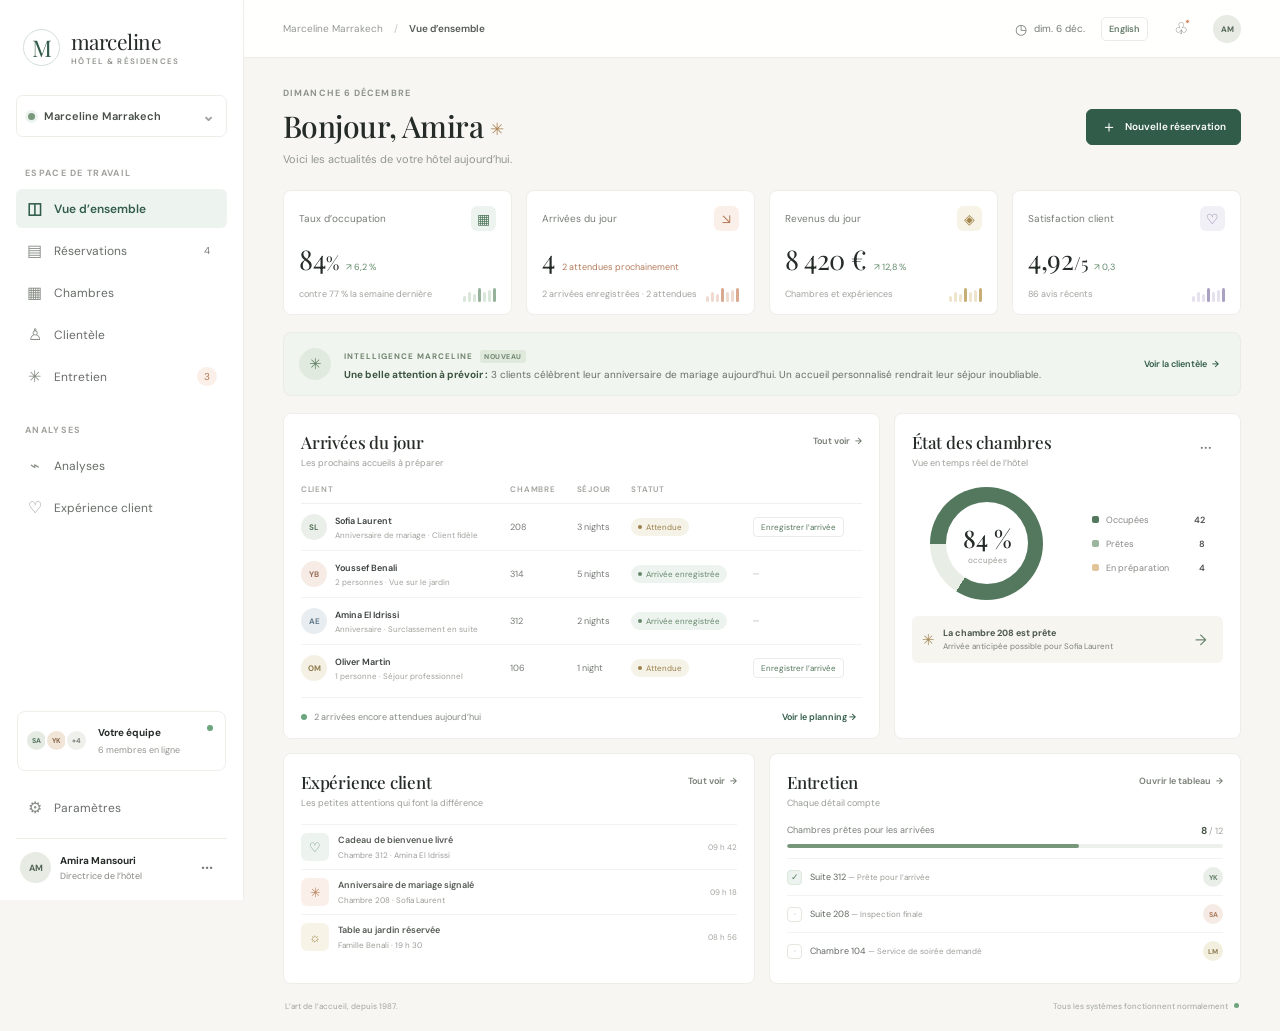
==== index.fr.html @ 5e17fc31 "Add bilingual Marceline hotel operations app Co-authored-by: Copilot <223556219+Copilot@users.norepl" ====
<!doctype html>
<html lang="fr">
  <head>
    <meta charset="utf-8">
    <meta name="viewport" content="width=device-width, initial-scale=1">
    <meta name="theme-color" content="#f7f6f2">
    <meta name="description" content="Hôtel Marceline — une hospitalité attentionnée, gérée en toute simplicité.">
    <title>Marceline — Gestion hôtelière</title>
    <link rel="preconnect" href="https://fonts.googleapis.com">
    <link rel="preconnect" href="https://fonts.gstatic.com" crossorigin>
    <link href="https://fonts.googleapis.com/css2?family=DM+Sans:wght@400;500;600;700&family=Playfair+Display:wght@500;600;700&display=swap" rel="stylesheet">
    <link rel="stylesheet" href="styles.css">
  </head>
  <body>
    <div class="app-shell">
      <aside class="sidebar" id="sidebar">
        <a class="brand" href="#" aria-label="Accueil Marceline">
          <span class="brand-mark">M</span>
          <span class="brand-name">marceline<span class="brand-caption">HÔTEL & RÉSIDENCES</span></span>
        </a>
        <div class="property-select"><span class="property-dot"></span><span>Marceline Marrakech</span><span class="chevron">⌄</span></div>
        <p class="nav-label">ESPACE DE TRAVAIL</p>
        <nav class="main-nav" aria-label="Navigation principale">
          <button class="nav-item active" data-view="Overview"><span class="nav-icon">◫</span>Vue d’ensemble</button>
          <button class="nav-item" data-view="Reservations"><span class="nav-icon">▤</span>Réservations<span class="nav-count" id="reservation-count">4</span></button>
          <button class="nav-item" data-view="Rooms"><span class="nav-icon">▦</span>Chambres</button>
          <button class="nav-item" data-view="Guests"><span class="nav-icon">♙</span>Clientèle</button>
          <button class="nav-item" data-view="Housekeeping"><span class="nav-icon">✳</span>Entretien<span class="nav-alert">3</span></button>
        </nav>
        <p class="nav-label nav-label-spaced">ANALYSES</p>
        <nav class="main-nav" aria-label="Navigation des analyses">
          <button class="nav-item" data-view="Analytics"><span class="nav-icon">⌁</span>Analyses</button>
          <button class="nav-item" data-view="Guest experience"><span class="nav-icon">♡</span>Expérience client</button>
        </nav>
        <div class="sidebar-bottom">
          <div class="team-card">
            <div class="team-avatars"><span>SA</span><span>YK</span><span>+4</span></div>
            <p><strong>Votre équipe</strong><br><span>6 membres en ligne</span></p>
            <span class="online-dot"></span>
          </div>
          <button class="nav-item settings-item"><span class="nav-icon">⚙</span>Paramètres</button>
          <div class="profile">
            <div class="avatar avatar-dark">AM</div>
            <div class="profile-copy"><strong>Amira Mansouri</strong><span>Directrice de l’hôtel</span></div>
            <button class="icon-button profile-menu" aria-label="Options du profil">···</button>
          </div>
        </div>
      </aside>

      <main class="main-content">
        <header class="topbar">
          <button class="mobile-menu icon-button" id="menu-toggle" aria-label="Ouvrir la navigation">☰</button>
          <div class="breadcrumb">Marceline Marrakech <span>/</span> <strong id="breadcrumb-current">Vue d’ensemble</strong></div>
          <div class="topbar-actions">
            <div class="date-chip"><span>◷</span><span id="today-label"></span></div>
            <a class="language-link" href="index.html" lang="en">English</a>
            <button class="icon-button notification-button" id="notification-button" aria-label="Notifications">♧<i></i></button>
            <div class="avatar avatar-dark top-avatar">AM</div>
          </div>
        </header>

        <div class="page-wrap">
          <section class="welcome-row">
            <div><p class="eyebrow" id="greeting"></p><h1 id="page-title"></h1><p class="subtitle" id="page-subtitle">Voici les actualités de votre hôtel aujourd’hui.</p></div>
            <button class="primary-button" id="add-reservation"><span>＋</span> Nouvelle réservation</button>
          </section>

          <div id="dashboard-content">
            <section class="stat-grid" aria-label="Performance de l’hôtel">
              <article class="stat-card"><div class="stat-top"><span>Taux d’occupation</span><span class="stat-icon green">▦</span></div><div class="stat-value">84<span class="stat-unit">%</span><span class="trend positive">↗ 6,2 %</span></div><div class="stat-foot"><span>contre 77 % la semaine dernière</span><div class="mini-bars"><i></i><i></i><i></i><i></i><i></i><i></i><i></i></div></div></article>
              <article class="stat-card"><div class="stat-top"><span>Arrivées du jour</span><span class="stat-icon peach">↘</span></div><div class="stat-value" id="arrival-total">4<span class="trend neutral">2 attendues</span></div><div class="stat-foot"><span id="arrival-summary">2 arrivées · 2 attendues</span><div class="mini-bars peach-bars"><i></i><i></i><i></i><i></i><i></i><i></i><i></i></div></div></article>
              <article class="stat-card"><div class="stat-top"><span>Revenus du jour</span><span class="stat-icon gold">◈</span></div><div class="stat-value">8 420 €<span class="trend positive">↗ 12,8 %</span></div><div class="stat-foot"><span>Chambres et expériences</span><div class="mini-bars gold-bars"><i></i><i></i><i></i><i></i><i></i><i></i><i></i></div></div></article>
              <article class="stat-card"><div class="stat-top"><span>Satisfaction client</span><span class="stat-icon lavender">♡</span></div><div class="stat-value">4,92<span class="stat-unit">/5</span><span class="trend positive">↗ 0,3</span></div><div class="stat-foot"><span>86 avis récents</span><div class="mini-bars lavender-bars"><i></i><i></i><i></i><i></i><i></i><i></i><i></i></div></div></article>
            </section>

            <section class="insight-banner">
              <div class="insight-symbol">✳</div><div class="insight-copy"><span class="insight-kicker">INTELLIGENCE MARCELINE <i>NOUVEAU</i></span><p><strong>Une belle attention à prévoir :</strong> 3 clients célèbrent leur anniversaire de mariage aujourd’hui. Un accueil personnalisé rendrait leur séjour inoubliable.</p></div>
              <button class="text-button" id="insight-action">Voir la clientèle <span>→</span></button>
            </section>

            <div class="dashboard-grid">
              <section class="panel arrivals-panel">
                <div class="panel-heading"><div><h2>Arrivées du jour</h2><p>Les prochains accueils à préparer</p></div><button class="subtle-button" data-open-view="Reservations">Tout voir <span>→</span></button></div>
                <div class="table-wrap"><table><thead><tr><th>CLIENT</th><th>CHAMBRE</th><th>SÉJOUR</th><th>STATUT</th><th></th></tr></thead><tbody id="arrival-rows"></tbody></table></div>
                <div class="arrival-footer"><span class="live-dot"></span> <span id="arrival-footer-text">2 arrivées encore attendues aujourd’hui</span><button class="text-button" data-open-view="Reservations">Voir le planning →</button></div>
              </section>

              <section class="panel occupancy-panel">
                <div class="panel-heading"><div><h2>État des chambres</h2><p>Vue en temps réel de l’hôtel</p></div><button class="icon-button more-button" aria-label="Options des chambres">···</button></div>
                <div class="room-summary"><div class="donut"><div><strong>84 %</strong><span>occupées</span></div></div><div class="legend"><div><i class="legend-dot occupied"></i><span>Occupées</span><strong>42</strong></div><div><i class="legend-dot ready"></i><span>Prêtes</span><strong>8</strong></div><div><i class="legend-dot cleaning"></i><span>En préparation</span><strong>4</strong></div></div></div>
                <div class="room-callout"><span class="sparkle">✳</span><span><strong>La chambre 208 est prête</strong><br>Arrivée anticipée possible pour Sofia Laurent</span><button aria-label="Voir la chambre 208" id="room-callout-action">→</button></div>
              </section>
            </div>

            <div class="lower-grid">
              <section class="panel activity-panel">
                <div class="panel-heading"><div><h2>Expérience client</h2><p>Les petites attentions qui font la différence</p></div><button class="subtle-button" data-open-view="Guest experience">Tout voir <span>→</span></button></div>
                <div class="experience-list">
                  <div class="experience-item"><div class="experience-icon experience-green">♡</div><div><strong>Cadeau de bienvenue livré</strong><span>Chambre 312 · Amina El Idrissi</span></div><time>09 h 42</time></div>
                  <div class="experience-item"><div class="experience-icon experience-peach">✳</div><div><strong>Anniversaire de mariage signalé</strong><span>Chambre 208 · Sofia Laurent</span></div><time>09 h 18</time></div>
                  <div class="experience-item"><div class="experience-icon experience-gold">☼</div><div><strong>Table au jardin réservée</strong><span>Famille Benali · 19 h 30</span></div><time>08 h 56</time></div>
                </div>
              </section>
              <section class="panel tasks-panel">
                <div class="panel-heading"><div><h2>Entretien</h2><p>Chaque détail compte</p></div><button class="subtle-button" data-open-view="Housekeeping">Ouvrir le tableau <span>→</span></button></div>
                <div class="task-progress"><div><span>Chambres prêtes pour les arrivées</span><strong>8 <small>/ 12</small></strong></div><div class="progress-track"><span></span></div></div>
                <div class="task-row"><span class="task-check checked">✓</span><span>Suite 312 <small>— Prête pour l’arrivée</small></span><span class="task-assignee">YK</span></div>
                <div class="task-row"><span class="task-check">·</span><span>Suite 208 <small>— Inspection finale</small></span><span class="task-assignee peach-assignee">SA</span></div>
                <div class="task-row"><span class="task-check">·</span><span>Chambre 104 <small>— Service de soirée demandé</small></span><span class="task-assignee gold-assignee">LM</span></div>
              </section>
            </div>
          </div>
          <section id="view-workspace" class="view-workspace" aria-live="polite" hidden></section>
          <footer class="page-footer"><span>L’art de l’accueil, depuis 1987.</span><span>Tous les systèmes fonctionnent normalement <i class="live-dot"></i></span></footer>
        </div>
      </main>
    </div>

    <div class="toast" id="toast" role="status" aria-live="polite"></div>
    <dialog class="reservation-dialog" id="reservation-dialog">
      <form id="reservation-form">
        <div class="dialog-top"><div><span class="eyebrow">FAITES DE CHAQUE SÉJOUR UN SOUVENIR</span><h2>Nouvelle réservation</h2></div><button type="button" class="icon-button close-dialog" aria-label="Fermer">×</button></div>
        <label>Nom du client<input name="guest" required placeholder="ex. Leïla Haddad"></label>
        <div class="form-row"><label>Chambre<input name="room" required placeholder="ex. 214"></label><label>Arrivée<input name="date" type="date" required></label></div>
        <label>Notes sur le séjour <span class="optional">(facultatif)</span><textarea name="notes" rows="3" placeholder="Une attention particulière à prévoir ?"></textarea></label>
        <div class="dialog-actions"><button type="button" class="secondary-button close-dialog">Annuler</button><button class="primary-button" type="submit">Créer la réservation <span>→</span></button></div>
      </form>
    </dialog>
    <script src="app.js"></script>
  </body>
</html>
---- styles.css ----
:root {
  color-scheme: light;
  --ink: #252b27;
  --muted: #858982;
  --line: #eeeee9;
  --paper: #ffffff;
  --canvas: #f7f6f2;
  --green: #315c49;
  --green-dark: #274b3b;
  --green-pale: #edf4ef;
  --serif: "Playfair Display", Georgia, serif;
  --sans: "DM Sans", "Segoe UI", sans-serif;
}
* { box-sizing: border-box; }
body { margin: 0; color: var(--ink); background: var(--canvas); font-family: var(--sans); font-size: 13px; -webkit-font-smoothing: antialiased; }
button, input, textarea { font: inherit; }
button { color: inherit; }
.app-shell { min-height: 100vh; }
.sidebar { position: fixed; inset: 0 auto 0 0; z-index: 5; display: flex; width: 244px; flex-direction: column; padding: 28px 16px 12px; background: #fff; border-right: 1px solid #eeeee9; }
.brand { display: flex; align-items: center; gap: 11px; margin: 1px 0 29px 7px; color: inherit; text-decoration: none; }
.brand-mark { display: grid; width: 37px; height: 37px; place-items: center; border: 1px solid #d4dfd6; border-radius: 50%; color: var(--green); font-family: var(--serif); font-size: 23px; }
.brand-name { font-family: var(--serif); font-size: 21px; letter-spacing: -.55px; line-height: 1; }
.brand-caption { display: block; margin-top: 5px; color: #91958f; font-family: var(--sans); font-size: 8px; font-weight: 600; letter-spacing: 1.3px; }
.property-select { display: flex; align-items: center; gap: 9px; height: 42px; padding: 0 11px; border: 1px solid #eeeee9; border-radius: 7px; color: #484e48; font-size: 11px; font-weight: 600; }
.property-dot { width: 7px; height: 7px; border-radius: 50%; background: #79987d; box-shadow: 0 0 0 3px #edf4ef; }
.chevron { margin-left: auto; color: #a1a49e; font-size: 15px; }
.nav-label { margin: 30px 0 10px 9px; color: #a0a39d; font-size: 9px; font-weight: 700; letter-spacing: 1.3px; }
.nav-label-spaced { margin-top: 28px; }
.main-nav { display: grid; gap: 3px; }
.nav-item { position: relative; display: flex; width: 100%; height: 39px; align-items: center; gap: 11px; padding: 0 10px; border: 0; border-radius: 6px; background: transparent; color: #686d68; cursor: pointer; text-align: left; font-size: 12px; transition: background .16s, color .16s; }
.nav-item:hover { background: #f7f8f5; color: var(--green); }
.nav-item.active { background: var(--green-pale); color: var(--green); font-weight: 600; }
.nav-icon { width: 17px; color: #878d85; font-size: 16px; text-align: center; }
.active .nav-icon { color: var(--green); }
.nav-count, .nav-alert { display: grid; min-width: 20px; height: 19px; place-items: center; margin-left: auto; border-radius: 10px; background: #fff; color: #777d75; font-size: 10px; }
.nav-alert { background: #fbf0e9; color: #b27756; }
.sidebar-bottom { margin-top: auto; }
.team-card { position: relative; display: flex; align-items: center; gap: 10px; margin: 0 1px 17px; padding: 12px 9px; border: 1px solid #efeee9; border-radius: 8px; }
.team-avatars { display: flex; padding-left: 1px; }
.team-avatars span { display: grid; width: 23px; height: 23px; place-items: center; margin-left: -3px; border: 2px solid white; border-radius: 50%; background: #e5ebe3; color: #52725d; font-size: 7px; font-weight: 700; }
.team-avatars span:nth-child(2) { background: #f1e5d8; color: #89684d; }
.team-avatars span:nth-child(3) { background: #eff0eb; color: #777c73; }
.team-card p { margin: 0; font-size: 10px; line-height: 1.7; }
.team-card p span { color: #92968f; font-size: 9px; }
.online-dot, .live-dot { display: inline-block; width: 6px; height: 6px; border-radius: 50%; background: #6ca47d; }
.team-card .online-dot { position: absolute; top: 13px; right: 12px; }
.settings-item { margin-bottom: 11px; }
.profile { display: flex; align-items: center; gap: 9px; padding: 12px 4px 4px; border-top: 1px solid var(--line); }
.avatar { display: grid; width: 31px; height: 31px; flex: 0 0 auto; place-items: center; border-radius: 50%; font-size: 9px; font-weight: 700; }
.avatar-dark { background: #e7ebe4; color: #526554; }
.profile-copy { display: grid; gap: 3px; font-size: 10px; }
.profile-copy span { color: var(--muted); font-size: 9px; }
.icon-button { display: grid; width: 33px; height: 33px; place-items: center; border: 0; border-radius: 6px; background: transparent; color: #777d76; cursor: pointer; font-size: 18px; }
.icon-button:hover { background: #f3f4f0; }
.profile-menu { margin-left: auto; font-size: 21px; }
.main-content { min-height: 100vh; margin-left: 244px; }
.topbar { position: sticky; top: 0; z-index: 4; display: flex; height: 58px; align-items: center; justify-content: space-between; padding: 0 39px; border-bottom: 1px solid #eeeee9; background: rgba(255,255,255,.91); backdrop-filter: blur(12px); }
.breadcrumb { color: #969a93; font-size: 10px; }
.breadcrumb span { margin: 0 8px; color: #c2c5bf; }
.breadcrumb strong { color: #555a54; font-weight: 600; }
.topbar-actions { display: flex; align-items: center; gap: 16px; }
.language-link { padding: 5px 7px; border: 1px solid #e9ebe5; border-radius: 5px; color: #647b67; font-size: 9px; font-weight: 600; text-decoration: none; }
.language-link:hover { background: #f2f5f0; }
.date-chip { display: flex; align-items: center; gap: 7px; color: #777c75; font-size: 10px; }
.date-chip span:first-child { font-size: 14px; }
.notification-button { position: relative; font-size: 16px; }
.notification-button i { position: absolute; top: 7px; right: 7px; width: 5px; height: 5px; border: 1px solid white; border-radius: 50%; background: #d18e69; }
.top-avatar { width: 28px; height: 28px; font-size: 8px; }
.mobile-menu { display: none; }
.page-wrap { max-width: 1320px; margin: 0 auto; padding: 29px 39px 20px; }
.welcome-row { display: flex; align-items: center; justify-content: space-between; margin-bottom: 24px; }
.eyebrow { margin: 0 0 7px; color: #8e948c; font-size: 9px; font-weight: 700; letter-spacing: 1.1px; }
h1, h2, p { margin-top: 0; }
h1 { margin-bottom: 6px; font-family: var(--serif); font-size: clamp(24px, 2.4vw, 30px); font-weight: 500; letter-spacing: -.55px; }
.wave { display: inline-block; color: #b18a5d; font-family: var(--sans); font-size: 17px; vertical-align: 3px; }
.subtitle { margin: 0; color: #92968f; font-size: 11px; }
.primary-button { display: inline-flex; height: 36px; align-items: center; justify-content: center; gap: 8px; padding: 0 14px; border: 1px solid var(--green); border-radius: 6px; background: var(--green); color: #fff; cursor: pointer; font-size: 10px; font-weight: 600; transition: background .15s, transform .15s; }
.primary-button:hover { transform: translateY(-1px); background: var(--green-dark); }
.primary-button span { font-size: 16px; font-weight: 400; }
.stat-grid { display: grid; grid-template-columns: repeat(4, minmax(0, 1fr)); gap: 14px; }
.stat-card, .panel { border: 1px solid #eeeee9; border-radius: 8px; background: var(--paper); }
.stat-card { min-height: 125px; padding: 15px 15px 12px; }
.stat-top { display: flex; align-items: center; justify-content: space-between; color: #777d76; font-size: 10px; }
.stat-icon { display: grid; width: 25px; height: 25px; place-items: center; border-radius: 6px; font-size: 14px; }
.green { background: #edf4ef; color: #53785d; }
.peach { background: #fbf0e9; color: #b77e5c; }
.gold { background: #f8f3e7; color: #a2854c; }
.lavender { background: #f2f0f7; color: #8073a1; }
.stat-value { display: flex; align-items: baseline; gap: 7px; margin-top: 10px; font-family: var(--serif); font-size: 27px; letter-spacing: -.5px; }
.stat-unit { margin-left: -6px; font-size: 18px; }
.trend { font-family: var(--sans); font-size: 9px; letter-spacing: 0; }
.positive { color: #648c6b; }
.neutral { color: #b47b5b; }
.stat-foot { display: flex; align-items: center; justify-content: space-between; margin-top: 9px; color: #a0a39d; font-size: 9px; }
.mini-bars { display: flex; height: 16px; align-items: end; gap: 2px; }
.mini-bars i { width: 3px; height: 6px; border-radius: 2px; background: #d9e7da; }
.mini-bars i:nth-child(2), .mini-bars i:nth-child(5) { height: 10px; }
.mini-bars i:nth-child(3) { height: 8px; }
.mini-bars i:nth-child(4), .mini-bars i:nth-child(7) { height: 14px; background: #95b39a; }
.mini-bars i:nth-child(6) { height: 12px; }
.peach-bars i { background: #f0dacf; }.peach-bars i:nth-child(4), .peach-bars i:nth-child(7) { background: #d8a98e; }
.gold-bars i { background: #eee5cc; }.gold-bars i:nth-child(4), .gold-bars i:nth-child(7) { background: #c6ae74; }
.lavender-bars i { background: #e5e1ee; }.lavender-bars i:nth-child(4), .lavender-bars i:nth-child(7) { background: #aaa0c2; }
.insight-banner { display: flex; align-items: center; gap: 13px; margin: 17px 0; padding: 13px 15px; border: 1px solid #e9ede6; border-radius: 8px; background: #f1f5ef; }
.insight-symbol { display: grid; width: 32px; height: 32px; flex: 0 0 auto; place-items: center; border-radius: 50%; background: #e1eadf; color: #638266; font-size: 15px; }
.insight-copy { flex: 1; }
.insight-kicker { color: #70866f; font-size: 8px; font-weight: 700; letter-spacing: 1px; }
.insight-kicker i { margin-left: 4px; padding: 2px 4px; border-radius: 3px; background: #dfe9dc; font-size: 7px; font-style: normal; letter-spacing: .5px; }
.insight-copy p { margin: 4px 0 0; color: #686f67; font-size: 10px; line-height: 1.5; }
.insight-copy strong { color: #3c5541; }
.text-button, .subtle-button { border: 0; background: transparent; color: var(--green); cursor: pointer; font-size: 9px; font-weight: 600; white-space: nowrap; }
.text-button:hover, .subtle-button:hover { color: #6d8c6f; }
.text-button span, .subtle-button span { margin-left: 3px; }
.dashboard-grid { display: grid; grid-template-columns: minmax(0, 1.72fr) minmax(260px, 1fr); gap: 14px; }
.panel { min-width: 0; padding: 17px 17px 14px; }
.panel-heading { display: flex; align-items: flex-start; justify-content: space-between; margin-bottom: 15px; }
.panel-heading h2 { margin: 0 0 4px; font-family: var(--serif); font-size: 17px; font-weight: 500; letter-spacing: -.2px; }
.panel-heading p { margin: 0; color: #999d96; font-size: 9px; }
.subtle-button { padding: 4px 0; color: #777e75; font-size: 9px; }
.table-wrap { overflow-x: auto; }
table { width: 100%; border-collapse: collapse; text-align: left; white-space: nowrap; }
thead th { padding: 0 8px 9px; border-bottom: 1px solid #f0f0ed; color: #a0a39d; font-size: 8px; font-weight: 600; letter-spacing: .7px; }
thead th:first-child { padding-left: 0; }
tbody td { padding: 10px 8px; border-bottom: 1px solid #f3f3ef; color: #777c76; font-size: 9px; }
tbody tr:last-child td { border-bottom: 0; }
tbody td:first-child { padding-left: 0; }
.guest-cell { display: flex; align-items: center; gap: 8px; }
.guest-avatar { display: grid; width: 26px; height: 26px; place-items: center; border-radius: 50%; background: #eaf0e9; color: #58745c; font-size: 8px; font-weight: 700; }
.guest-avatar.avatar-peach { background: #f6ece5; color: #9b7058; }
.guest-avatar.avatar-blue { background: #e8edf1; color: #62798a; }
.guest-avatar.avatar-gold { background: #f4f0e4; color: #917d4e; }
.guest-name { color: #3c423d; font-size: 9px; font-weight: 600; }
.guest-detail { margin-top: 3px; color: #a0a39d; font-size: 8px; }
.status-pill { display: inline-flex; align-items: center; gap: 4px; padding: 4px 7px; border-radius: 10px; background: #f5f2e8; color: #9a804b; font-size: 8px; }
.status-pill::before { width: 4px; height: 4px; border-radius: 50%; background: currentColor; content: ""; }
.status-pill.checked-in { background: #edf4ef; color: #66876a; }
.status-pill.pending { background: #fbf0e9; color: #ae795c; }
.row-action { padding: 4px 7px; border: 1px solid #e8ece6; border-radius: 4px; background: white; color: #55765b; cursor: pointer; font-size: 8px; }
.row-action:hover { background: var(--green-pale); }
.arrival-footer { display: flex; align-items: center; gap: 7px; margin-top: 6px; padding-top: 12px; border-top: 1px solid #f1f1ed; color: #858a83; font-size: 9px; }
.arrival-footer .text-button { margin-left: auto; }
.room-summary { display: flex; align-items: center; justify-content: space-around; gap: 12px; padding: 3px 0 16px; }
.donut { display: grid; width: 113px; height: 113px; flex: 0 0 auto; place-items: center; border-radius: 50%; background: conic-gradient(#53785d 0 84%, #e8eee6 84% 100%); transform: rotate(-90deg); }
.donut > div { display: flex; width: 82px; height: 82px; flex-direction: column; align-items: center; justify-content: center; border-radius: 50%; background: white; transform: rotate(90deg); }
.donut strong { font-family: var(--serif); font-size: 24px; font-weight: 500; }
.donut span { margin-top: 1px; color: #999d96; font-size: 8px; }
.legend { display: grid; gap: 12px; min-width: 113px; }
.legend > div { display: grid; grid-template-columns: 7px 1fr auto; align-items: center; gap: 7px; color: #858a83; font-size: 9px; }
.legend strong { color: #494f49; font-size: 9px; font-weight: 600; }
.legend-dot { width: 7px; height: 7px; border-radius: 2px; }
.legend-dot.occupied { background: #53785d; }.legend-dot.ready { background: #9cb59d; }.legend-dot.cleaning { background: #e2c49a; }
.room-callout { display: flex; align-items: center; gap: 8px; padding: 10px; border-radius: 6px; background: #f6f5f0; color: #7d8178; font-size: 8px; line-height: 1.6; }
.room-callout strong { color: #4c584b; font-size: 9px; }
.sparkle { color: #a48b59; font-size: 15px; }
.room-callout button { margin-left: auto; border: 0; background: none; color: #64816a; cursor: pointer; font-size: 15px; }
.lower-grid { display: grid; grid-template-columns: 1fr 1fr; gap: 14px; margin-top: 14px; }
.experience-list { display: grid; }
.experience-item { display: flex; align-items: center; gap: 9px; padding: 8px 0; border-top: 1px solid #f2f2ee; }
.experience-icon { display: grid; width: 28px; height: 28px; flex: 0 0 auto; place-items: center; border-radius: 6px; font-size: 13px; }
.experience-green { background: #edf4ef; color: #64866a; }.experience-peach { background: #fbf0e9; color: #ba8362; }.experience-gold { background: #f8f3e7; color: #a4894f; }
.experience-item > div:nth-child(2) { display: grid; gap: 4px; }
.experience-item strong { color: #545a53; font-size: 9px; font-weight: 600; }
.experience-item span { color: #999d96; font-size: 8px; }
.experience-item time { margin-left: auto; color: #a3a69f; font-size: 8px; }
.task-progress { margin: 1px 0 10px; }
.task-progress > div:first-child { display: flex; justify-content: space-between; margin-bottom: 7px; color: #777d76; font-size: 9px; }
.task-progress strong { color: #485348; font-size: 10px; }.task-progress small { color: #a0a39d; font-size: 9px; font-weight: 400; }
.progress-track { height: 4px; overflow: hidden; border-radius: 5px; background: #edf0eb; }.progress-track span { display: block; width: 67%; height: 100%; border-radius: 5px; background: #78977a; }
.task-row { display: flex; align-items: center; gap: 8px; padding: 8px 0; border-top: 1px solid #f2f2ee; color: #626861; font-size: 9px; }
.task-row small { color: #999d96; font-size: 8px; }
.task-check { display: grid; width: 15px; height: 15px; place-items: center; border: 1px solid #e3e7df; border-radius: 4px; color: #a5aaa2; font-size: 9px; }
.task-check.checked { border-color: #dbe8db; background: #edf4ef; color: #608166; }
.task-assignee { display: grid; width: 20px; height: 20px; place-items: center; margin-left: auto; border-radius: 50%; background: #e9efe8; color: #65806a; font-size: 7px; font-weight: 700; }
.peach-assignee { background: #f5ebe4; color: #a8785a; }.gold-assignee { background: #f3efdf; color: #8c7c50; }
.page-footer { display: flex; justify-content: space-between; padding: 17px 2px 0; color: #a1a49d; font-size: 8px; }
.page-footer .live-dot { width: 5px; height: 5px; margin-left: 4px; vertical-align: 1px; }
.toast { position: fixed; right: 24px; bottom: 24px; z-index: 10; max-width: min(360px, calc(100vw - 32px)); padding: 12px 16px; border: 1px solid #e1e9df; border-radius: 7px; background: white; box-shadow: 0 8px 28px #1e342014; color: #415a45; font-size: 11px; opacity: 0; pointer-events: none; transform: translateY(8px); transition: opacity .2s, transform .2s; }
.toast.show { opacity: 1; transform: translateY(0); }
.reservation-dialog { width: min(440px, calc(100vw - 28px)); padding: 0; border: 1px solid #eeeee9; border-radius: 10px; background: #fff; box-shadow: 0 20px 70px #14251a25; }
.reservation-dialog::backdrop { background: #202a2480; backdrop-filter: blur(2px); }
.reservation-dialog form { padding: 24px; }
.dialog-top { display: flex; align-items: flex-start; justify-content: space-between; margin-bottom: 22px; }
.dialog-top h2 { margin: 0; font-family: var(--serif); font-size: 24px; font-weight: 500; }
.close-dialog { font-size: 23px; }
.reservation-dialog label { display: grid; gap: 7px; margin: 14px 0; color: #626861; font-size: 10px; font-weight: 600; }
.reservation-dialog input, .reservation-dialog textarea { width: 100%; padding: 10px 11px; border: 1px solid #e7e9e3; border-radius: 5px; outline: none; background: white; color: #303730; font-size: 11px; font-weight: 400; }
.reservation-dialog input:focus, .reservation-dialog textarea:focus { border-color: #88a18a; box-shadow: 0 0 0 3px #edf4ef; }
.reservation-dialog textarea { resize: vertical; }
.form-row { display: grid; grid-template-columns: 1fr 1fr; gap: 12px; }
.optional { color: #a0a39d; font-weight: 400; }
.dialog-actions { display: flex; justify-content: flex-end; gap: 8px; margin-top: 22px; }
.secondary-button { height: 36px; padding: 0 13px; border: 1px solid #e6e8e2; border-radius: 6px; background: #fff; color: #666d65; cursor: pointer; font-size: 10px; }
.secondary-button:hover { background: #f8f8f5; }
.empty-state { padding: 30px 10px; color: #8b9088; text-align: center; font-size: 11px; }
[hidden] { display: none !important; }
.view-workspace { min-height: 330px; }
.workspace-panel { min-height: 250px; padding: 20px; }
.workspace-panel .panel-heading { margin-bottom: 20px; }
.workspace-add { height: 32px; font-size: 9px; }
.workspace-add span { font-size: 13px; }
.workspace-intro { display: flex; align-items: end; justify-content: space-between; margin-bottom: 16px; }
.workspace-intro h2 { margin: 0; font-family: var(--serif); font-size: 22px; font-weight: 500; }
.board-legend { display: flex; align-items: center; gap: 7px; color: #81867e; font-size: 9px; }
.board-legend .legend-dot:not(:first-child) { margin-left: 9px; }
.room-grid { display: grid; grid-template-columns: repeat(3, minmax(0, 1fr)); gap: 12px; }
.room-card, .guest-card { padding: 16px; border: 1px solid #eeeee9; border-radius: 8px; background: white; }
.room-card-top { display: flex; align-items: center; justify-content: space-between; gap: 8px; }
.room-number { font-family: var(--serif); font-size: 16px; }
.room-status { padding: 4px 7px; border-radius: 10px; background: #f3f3ef; color: #7e837a; font-size: 8px; white-space: nowrap; }
.room-status.ready { background: #edf4ef; color: #66876a; }
.room-status.cleaning, .room-status.pending { background: #fbf0e9; color: #ae795c; }
.room-status.occupied { background: #edf0f3; color: #677986; }
.room-card p { margin: 9px 0 16px; color: #969a93; font-size: 10px; }
.room-updated { color: #a0a39d; font-size: 8px; }
.guest-count { color: #829180; font-size: 9px; }
.guest-card-grid { display: grid; grid-template-columns: repeat(2, minmax(0, 1fr)); gap: 10px; }
.guest-card .guest-cell { gap: 10px; }
.guest-card p { margin: 14px 0 10px; color: #858a83; font-size: 9px; }
.task-board { margin-top: 14px; }
.task-board-row { display: flex; align-items: center; gap: 12px; padding: 15px 5px; border-top: 1px solid #f0f0ed; }
.task-board-row > div { display: grid; gap: 4px; }
.task-board-row strong { color: #50574f; font-size: 10px; }
.task-board-row > div span { color: #969a93; font-size: 9px; }
.task-board-row .task-assignee { margin-left: auto; }
.workspace-progress { margin: 0 0 8px; }
.analytics-grid { display: grid; grid-template-columns: minmax(0, 1.6fr) minmax(220px, .8fr); gap: 14px; }
.analytics-chart { display: grid; height: 215px; grid-template-columns: repeat(7, 1fr); align-items: end; gap: 12px; padding: 14px 5px 0; background: repeating-linear-gradient(to bottom, transparent 0, transparent 52px, #f0f1ed 53px, transparent 54px); }
.analytics-chart > div { display: flex; height: 100%; flex-direction: column; align-items: center; justify-content: end; gap: 7px; }
.analytics-chart i { width: min(28px, 65%); min-height: 12px; border-radius: 4px 4px 0 0; background: #9bb29b; }
.analytics-chart > div:nth-child(4) i, .analytics-chart > div:nth-child(6) i { background: #54795d; }
.chart-value { color: #858a83; font-size: 8px; }
.analytics-chart small { padding-bottom: 4px; color: #999d96; font-size: 8px; }
.analytics-highlight { display: flex; flex-direction: column; justify-content: center; }
.analytics-highlight > strong { margin: 3px 0 0; font-family: var(--serif); font-size: 28px; font-weight: 500; }
.analytics-highlight > strong small { color: #91968e; font-family: var(--sans); font-size: 13px; }
.analytics-highlight p { margin: 4px 0 9px; color: #90958d; font-size: 9px; }
.analytics-highlight .eyebrow:not(:first-child) { margin-top: 18px; }
.analytics-highlight .trend { font-size: 9px; }
.analytics-highlight hr { width: 100%; margin: 14px 0 0; border: 0; border-top: 1px solid #efefeb; }
.experience-expanded .experience-item { padding: 17px 4px; }
.experience-tip { display: flex; gap: 10px; margin-top: 14px; padding: 13px; border-radius: 6px; background: #f1f5ef; color: #727b6e; font-size: 9px; line-height: 1.6; }
.experience-tip strong { color: #4d674f; }
@media (min-width: 1440px) { .page-wrap { padding-top: 38px; }.stat-card { min-height: 136px; padding: 18px; }.panel { padding: 20px; }.insight-banner { margin: 20px 0; } }
@media (max-width: 1100px) { .sidebar { width: 215px; }.main-content { margin-left: 215px; }.topbar { padding-right: 25px; padding-left: 25px; }.page-wrap { padding-right: 25px; padding-left: 25px; }.stat-grid { gap: 9px; }.stat-card { padding-right: 11px; padding-left: 11px; }.stat-value { font-size: 24px; }.dashboard-grid { grid-template-columns: minmax(0,1.55fr) minmax(235px,1fr); gap: 10px; }.panel { padding-right: 13px; padding-left: 13px; } }
@media (max-width: 850px) { .sidebar { width: 220px; transform: translateX(-100%); transition: transform .22s ease; box-shadow: 8px 0 25px #1a28120d; }.sidebar.open { transform: translateX(0); }.main-content { margin-left: 0; }.mobile-menu { display: grid; margin-left: -8px; }.topbar { justify-content: flex-start; gap: 10px; }.topbar-actions { margin-left: auto; }.dashboard-grid { grid-template-columns: 1fr; }.occupancy-panel { min-height: 0; }.room-summary { justify-content: flex-start; gap: 44px; padding-left: 10%; } }
@media (max-width: 850px) { .room-grid { grid-template-columns: repeat(2, minmax(0, 1fr)); }.analytics-grid { grid-template-columns: 1fr; }.analytics-highlight { display: grid; grid-template-columns: 1fr 1fr; align-items: baseline; gap: 4px 12px; }.analytics-highlight .eyebrow:not(:first-child) { margin-top: 0; }.analytics-highlight hr { grid-column: 1 / -1; }.analytics-highlight .trend { align-self: center; } }
@media (max-width: 620px) { .topbar { height: 54px; padding: 0 15px; }.breadcrumb { font-size: 9px; }.topbar-actions { gap: 7px; }.date-chip { display: none; }.page-wrap { padding: 22px 14px 16px; }.welcome-row { align-items: flex-start; gap: 10px; }.welcome-row h1 { font-size: 23px; }.welcome-row .primary-button { height: 33px; padding: 0 9px; font-size: 9px; }.welcome-row .primary-button span { font-size: 14px; }.stat-grid { grid-template-columns: repeat(2, minmax(0, 1fr)); gap: 9px; }.stat-card { min-height: 116px; }.stat-value { font-size: 23px; }.insight-banner { align-items: flex-start; gap: 9px; padding: 12px 10px; }.insight-symbol { width: 27px; height: 27px; }.insight-copy p { font-size: 9px; }.insight-banner > .text-button { align-self: center; font-size: 8px; }.panel { padding: 14px 11px 11px; }.panel-heading h2 { font-size: 16px; }.panel-heading p { font-size: 8px; }.arrivals-panel .table-wrap { margin-right: -5px; }.arrival-footer { flex-wrap: wrap; }.arrival-footer .text-button { font-size: 8px; }.lower-grid { grid-template-columns: 1fr; gap: 10px; margin-top: 10px; }.room-summary { justify-content: center; gap: 30px; padding-left: 0; }.page-footer { gap: 8px; font-size: 7px; }.page-footer span:last-child { text-align: right; } }
@media (max-width: 620px) { .workspace-panel { padding: 14px 11px; }.workspace-intro { align-items: flex-start; flex-direction: column; gap: 12px; }.workspace-intro h2 { font-size: 19px; }.room-grid { gap: 8px; }.room-card { padding: 11px 9px; }.room-card-top { align-items: flex-start; flex-direction: column; }.room-card p { margin: 7px 0 11px; }.room-status { white-space: normal; }.guest-card-grid { grid-template-columns: 1fr; }.analytics-chart { height: 180px; gap: 5px; }.analytics-highlight { padding: 14px 11px; }.board-legend { flex-wrap: wrap; line-height: 1.8; }.workspace-panel .panel-heading { gap: 6px; } }
@media (max-width: 390px) { .welcome-row h1 { font-size: 20px; }.welcome-row .primary-button { gap: 4px; font-size: 8px; }.stat-foot { font-size: 8px; }.trend { font-size: 8px; }.room-summary { gap: 16px; }.donut { width: 100px; height: 100px; }.donut > div { width: 73px; height: 73px; }.legend { min-width: 100px; } }
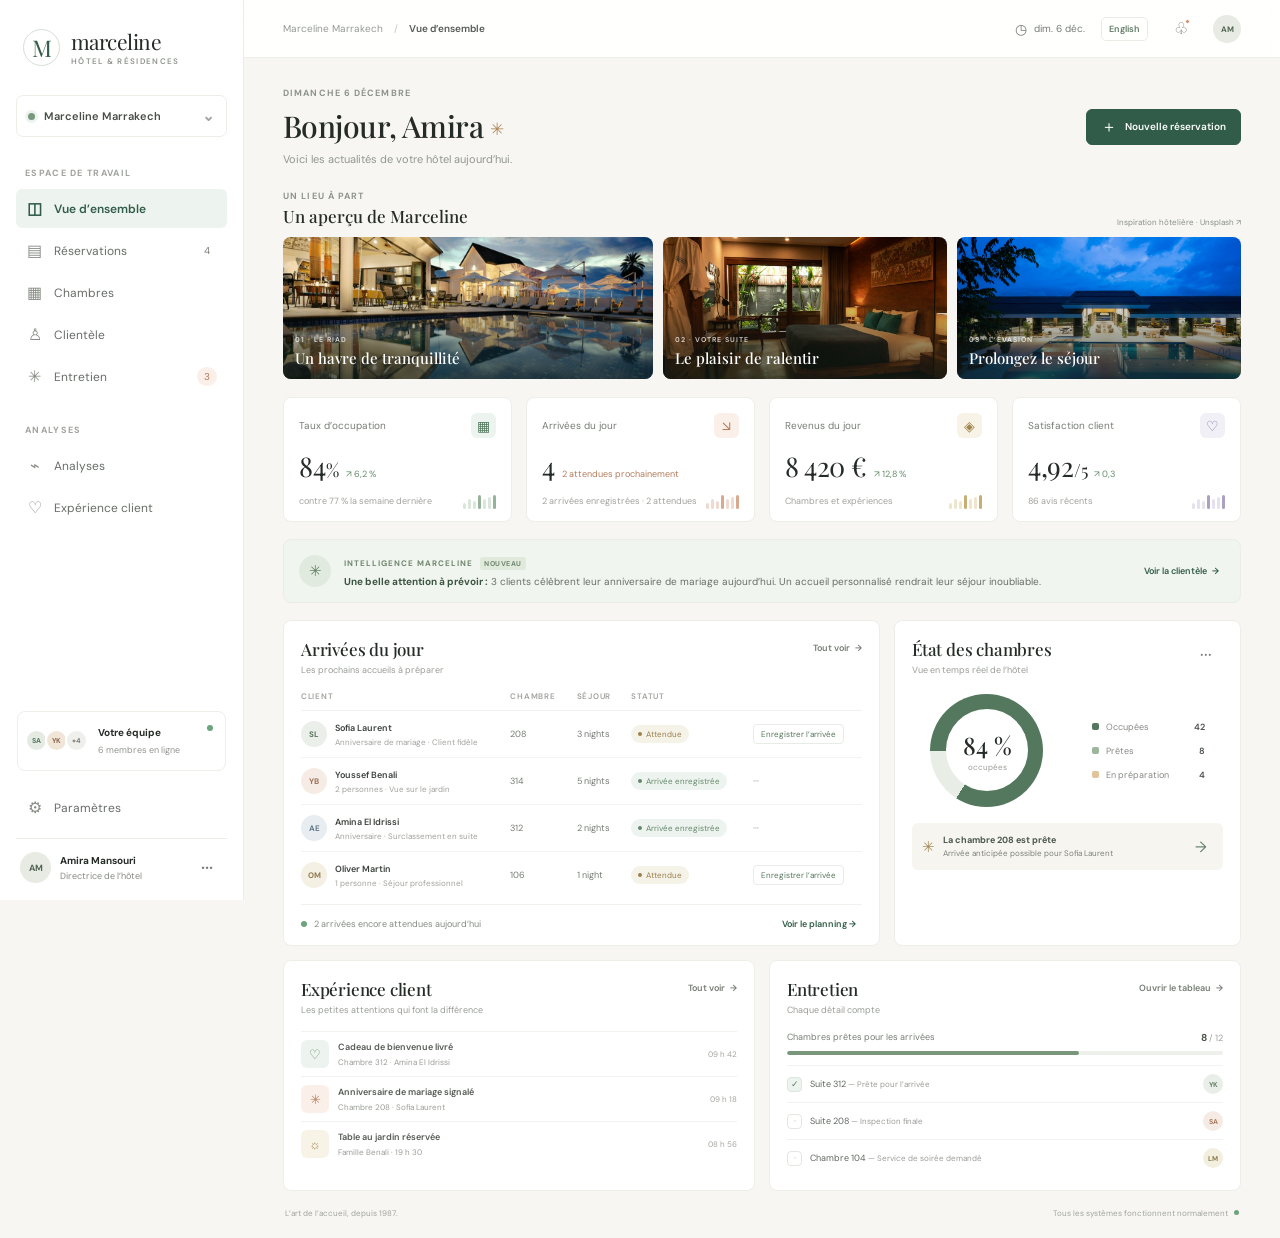
==== commit 24d0e3a4: "Add hotel photography to bilingual dashboards Co-authored-by: Copilot <223556219+Copilot@users.norep" ====
--- a/index.fr.html
+++ b/index.fr.html
@@ -66,6 +66,14 @@
           </section>
 
           <div id="dashboard-content">
+            <section class="hotel-gallery" aria-labelledby="gallery-title">
+              <div class="gallery-heading"><div><p class="eyebrow">UN LIEU À PART</p><h2 id="gallery-title">Un aperçu de Marceline</h2></div><a class="photo-credit" href="https://unsplash.com" target="_blank" rel="noreferrer">Inspiration hôtelière · Unsplash ↗</a></div>
+              <div class="gallery-grid">
+                <figure class="gallery-card gallery-featured"><img src="assets/riad-courtyard.jpg" alt="Cour ensoleillée d’un hôtel avec piscine et palmiers" fetchpriority="high"><figcaption><span>01 · LE RIAD</span><strong>Un havre de tranquillité</strong></figcaption></figure>
+                <figure class="gallery-card"><img src="assets/hotel-suite.jpg" alt="Chambre d’hôtel chaleureuse et élégamment aménagée" loading="lazy"><figcaption><span>02 · VOTRE SUITE</span><strong>Le plaisir de ralentir</strong></figcaption></figure>
+                <figure class="gallery-card"><img src="assets/desert-resort.jpg" alt="Façade élégante d’un hôtel bordée de palmiers" loading="lazy"><figcaption><span>03 · L’ÉVASION</span><strong>Prolongez le séjour</strong></figcaption></figure>
+              </div>
+            </section>
             <section class="stat-grid" aria-label="Performance de l’hôtel">
               <article class="stat-card"><div class="stat-top"><span>Taux d’occupation</span><span class="stat-icon green">▦</span></div><div class="stat-value">84<span class="stat-unit">%</span><span class="trend positive">↗ 6,2 %</span></div><div class="stat-foot"><span>contre 77 % la semaine dernière</span><div class="mini-bars"><i></i><i></i><i></i><i></i><i></i><i></i><i></i></div></div></article>
               <article class="stat-card"><div class="stat-top"><span>Arrivées du jour</span><span class="stat-icon peach">↘</span></div><div class="stat-value" id="arrival-total">4<span class="trend neutral">2 attendues</span></div><div class="stat-foot"><span id="arrival-summary">2 arrivées · 2 attendues</span><div class="mini-bars peach-bars"><i></i><i></i><i></i><i></i><i></i><i></i><i></i></div></div></article>
--- a/styles.css
+++ b/styles.css
@@ -77,6 +77,20 @@
 .primary-button { display: inline-flex; height: 36px; align-items: center; justify-content: center; gap: 8px; padding: 0 14px; border: 1px solid var(--green); border-radius: 6px; background: var(--green); color: #fff; cursor: pointer; font-size: 10px; font-weight: 600; transition: background .15s, transform .15s; }
 .primary-button:hover { transform: translateY(-1px); background: var(--green-dark); }
 .primary-button span { font-size: 16px; font-weight: 400; }
+.hotel-gallery { margin-bottom: 18px; }
+.gallery-heading { display: flex; align-items: end; justify-content: space-between; margin-bottom: 10px; }
+.gallery-heading .eyebrow { margin-bottom: 3px; }
+.gallery-heading h2 { margin: 0; font-family: var(--serif); font-size: 17px; font-weight: 500; }
+.photo-credit { color: #899087; font-size: 8px; text-decoration: none; }
+.photo-credit:hover { color: var(--green); }
+.gallery-grid { display: grid; grid-template-columns: 1.3fr 1fr 1fr; gap: 10px; }
+.gallery-card { position: relative; height: 142px; overflow: hidden; margin: 0; border-radius: 8px; background: #e9e9e2; }
+.gallery-card::after { position: absolute; inset: 35% 0 0; background: linear-gradient(transparent, rgb(20 29 23 / 72%)); content: ""; pointer-events: none; }
+.gallery-card img { display: block; width: 100%; height: 100%; object-fit: cover; transition: transform .35s ease; }
+.gallery-card:hover img { transform: scale(1.04); }
+.gallery-card figcaption { position: absolute; right: 12px; bottom: 11px; left: 12px; z-index: 1; display: grid; gap: 4px; color: #fff; }
+.gallery-card figcaption span { font-size: 7px; font-weight: 600; letter-spacing: 1px; opacity: .8; }
+.gallery-card figcaption strong { font-family: var(--serif); font-size: 15px; font-weight: 500; }
 .stat-grid { display: grid; grid-template-columns: repeat(4, minmax(0, 1fr)); gap: 14px; }
 .stat-card, .panel { border: 1px solid #eeeee9; border-radius: 8px; background: var(--paper); }
 .stat-card { min-height: 125px; padding: 15px 15px 12px; }
@@ -244,6 +258,6 @@
 @media (max-width: 1100px) { .sidebar { width: 215px; }.main-content { margin-left: 215px; }.topbar { padding-right: 25px; padding-left: 25px; }.page-wrap { padding-right: 25px; padding-left: 25px; }.stat-grid { gap: 9px; }.stat-card { padding-right: 11px; padding-left: 11px; }.stat-value { font-size: 24px; }.dashboard-grid { grid-template-columns: minmax(0,1.55fr) minmax(235px,1fr); gap: 10px; }.panel { padding-right: 13px; padding-left: 13px; } }
 @media (max-width: 850px) { .sidebar { width: 220px; transform: translateX(-100%); transition: transform .22s ease; box-shadow: 8px 0 25px #1a28120d; }.sidebar.open { transform: translateX(0); }.main-content { margin-left: 0; }.mobile-menu { display: grid; margin-left: -8px; }.topbar { justify-content: flex-start; gap: 10px; }.topbar-actions { margin-left: auto; }.dashboard-grid { grid-template-columns: 1fr; }.occupancy-panel { min-height: 0; }.room-summary { justify-content: flex-start; gap: 44px; padding-left: 10%; } }
 @media (max-width: 850px) { .room-grid { grid-template-columns: repeat(2, minmax(0, 1fr)); }.analytics-grid { grid-template-columns: 1fr; }.analytics-highlight { display: grid; grid-template-columns: 1fr 1fr; align-items: baseline; gap: 4px 12px; }.analytics-highlight .eyebrow:not(:first-child) { margin-top: 0; }.analytics-highlight hr { grid-column: 1 / -1; }.analytics-highlight .trend { align-self: center; } }
-@media (max-width: 620px) { .topbar { height: 54px; padding: 0 15px; }.breadcrumb { font-size: 9px; }.topbar-actions { gap: 7px; }.date-chip { display: none; }.page-wrap { padding: 22px 14px 16px; }.welcome-row { align-items: flex-start; gap: 10px; }.welcome-row h1 { font-size: 23px; }.welcome-row .primary-button { height: 33px; padding: 0 9px; font-size: 9px; }.welcome-row .primary-button span { font-size: 14px; }.stat-grid { grid-template-columns: repeat(2, minmax(0, 1fr)); gap: 9px; }.stat-card { min-height: 116px; }.stat-value { font-size: 23px; }.insight-banner { align-items: flex-start; gap: 9px; padding: 12px 10px; }.insight-symbol { width: 27px; height: 27px; }.insight-copy p { font-size: 9px; }.insight-banner > .text-button { align-self: center; font-size: 8px; }.panel { padding: 14px 11px 11px; }.panel-heading h2 { font-size: 16px; }.panel-heading p { font-size: 8px; }.arrivals-panel .table-wrap { margin-right: -5px; }.arrival-footer { flex-wrap: wrap; }.arrival-footer .text-button { font-size: 8px; }.lower-grid { grid-template-columns: 1fr; gap: 10px; margin-top: 10px; }.room-summary { justify-content: center; gap: 30px; padding-left: 0; }.page-footer { gap: 8px; font-size: 7px; }.page-footer span:last-child { text-align: right; } }
+@media (max-width: 620px) { .topbar { height: 54px; padding: 0 15px; }.breadcrumb { font-size: 9px; }.topbar-actions { gap: 7px; }.date-chip { display: none; }.page-wrap { padding: 22px 14px 16px; }.welcome-row { align-items: flex-start; gap: 10px; }.welcome-row h1 { font-size: 23px; }.welcome-row .primary-button { height: 33px; padding: 0 9px; font-size: 9px; }.welcome-row .primary-button span { font-size: 14px; }.gallery-heading h2 { font-size: 15px; }.photo-credit { max-width: 100px; text-align: right; }.gallery-grid { grid-template-columns: 1fr 1fr; gap: 7px; }.gallery-card { height: 112px; }.gallery-card:first-child { grid-column: 1 / -1; height: 150px; }.gallery-card figcaption { right: 9px; bottom: 9px; left: 9px; }.gallery-card figcaption strong { font-size: 13px; }.stat-grid { grid-template-columns: repeat(2, minmax(0, 1fr)); gap: 9px; }.stat-card { min-height: 116px; }.stat-value { font-size: 23px; }.insight-banner { align-items: flex-start; gap: 9px; padding: 12px 10px; }.insight-symbol { width: 27px; height: 27px; }.insight-copy p { font-size: 9px; }.insight-banner > .text-button { align-self: center; font-size: 8px; }.panel { padding: 14px 11px 11px; }.panel-heading h2 { font-size: 16px; }.panel-heading p { font-size: 8px; }.arrivals-panel .table-wrap { margin-right: -5px; }.arrival-footer { flex-wrap: wrap; }.arrival-footer .text-button { font-size: 8px; }.lower-grid { grid-template-columns: 1fr; gap: 10px; margin-top: 10px; }.room-summary { justify-content: center; gap: 30px; padding-left: 0; }.page-footer { gap: 8px; font-size: 7px; }.page-footer span:last-child { text-align: right; } }
 @media (max-width: 620px) { .workspace-panel { padding: 14px 11px; }.workspace-intro { align-items: flex-start; flex-direction: column; gap: 12px; }.workspace-intro h2 { font-size: 19px; }.room-grid { gap: 8px; }.room-card { padding: 11px 9px; }.room-card-top { align-items: flex-start; flex-direction: column; }.room-card p { margin: 7px 0 11px; }.room-status { white-space: normal; }.guest-card-grid { grid-template-columns: 1fr; }.analytics-chart { height: 180px; gap: 5px; }.analytics-highlight { padding: 14px 11px; }.board-legend { flex-wrap: wrap; line-height: 1.8; }.workspace-panel .panel-heading { gap: 6px; } }
 @media (max-width: 390px) { .welcome-row h1 { font-size: 20px; }.welcome-row .primary-button { gap: 4px; font-size: 8px; }.stat-foot { font-size: 8px; }.trend { font-size: 8px; }.room-summary { gap: 16px; }.donut { width: 100px; height: 100px; }.donut > div { width: 73px; height: 73px; }.legend { min-width: 100px; } }
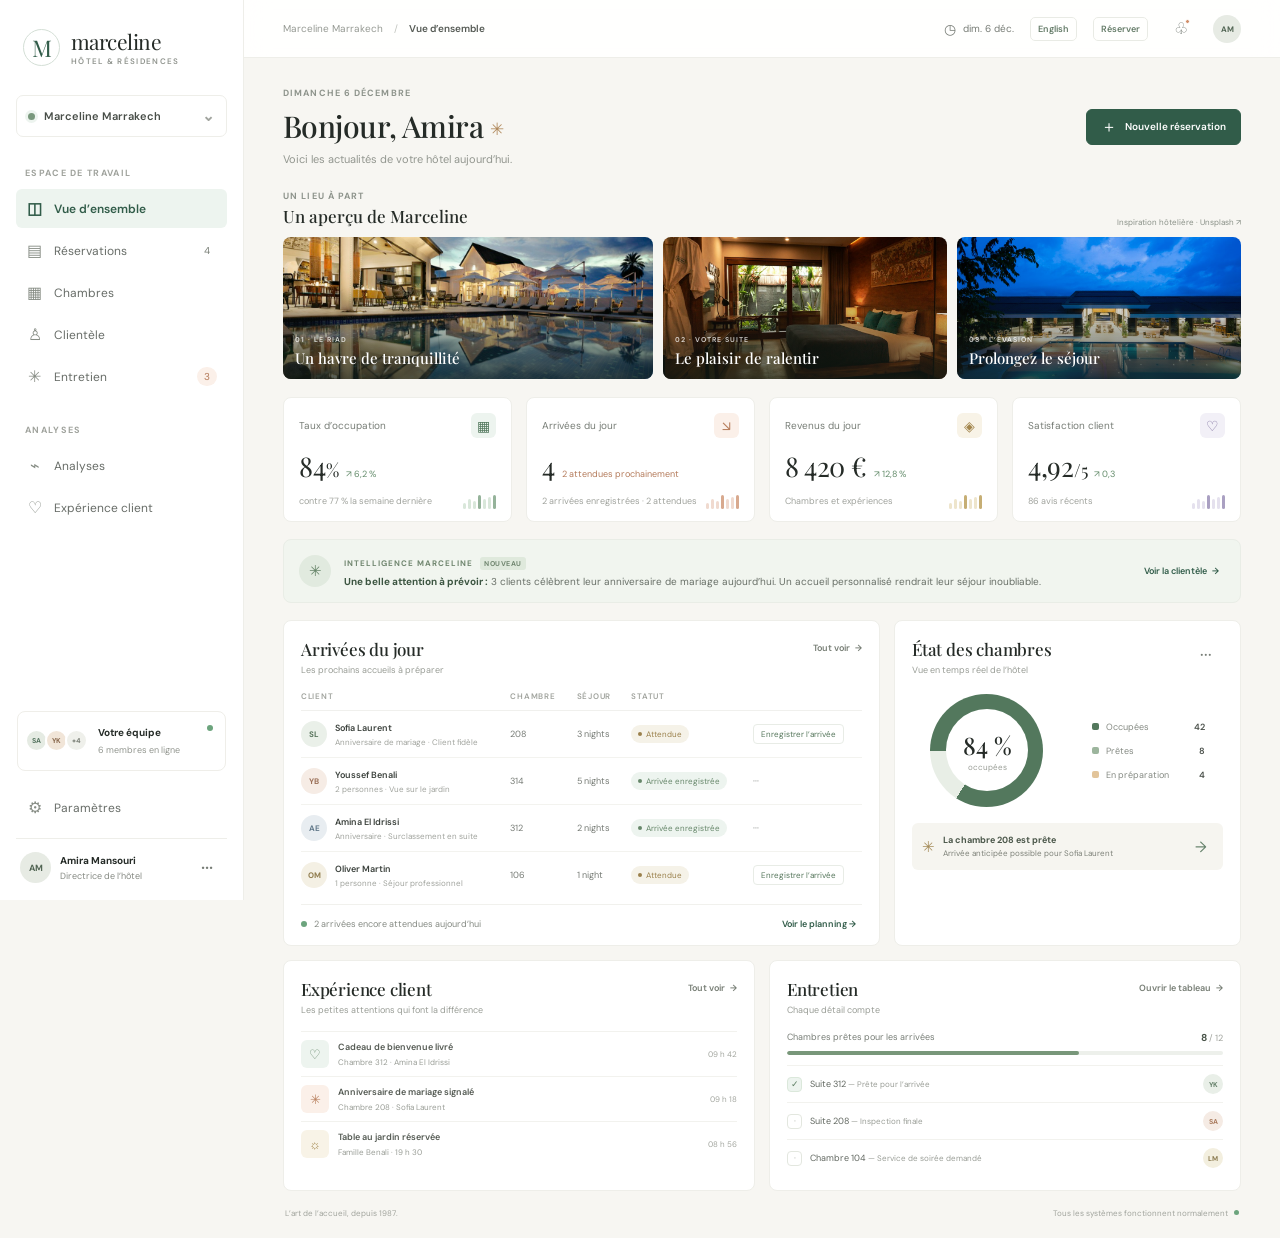
==== commit 18d07623: "Add guest booking pages for rooms and residences Co-authored-by: Copilot <223556219+Copilot@users.no" ====
--- a/index.fr.html
+++ b/index.fr.html
@@ -54,6 +54,7 @@
           <div class="topbar-actions">
             <div class="date-chip"><span>◷</span><span id="today-label"></span></div>
             <a class="language-link" href="index.html" lang="en">English</a>
+            <a class="language-link" href="sejour.html">Réserver</a>
             <button class="icon-button notification-button" id="notification-button" aria-label="Notifications">♧<i></i></button>
             <div class="avatar avatar-dark top-avatar">AM</div>
           </div>
--- a/styles.css
+++ b/styles.css
@@ -91,6 +91,78 @@
 .gallery-card figcaption { position: absolute; right: 12px; bottom: 11px; left: 12px; z-index: 1; display: grid; gap: 4px; color: #fff; }
 .gallery-card figcaption span { font-size: 7px; font-weight: 600; letter-spacing: 1px; opacity: .8; }
 .gallery-card figcaption strong { font-family: var(--serif); font-size: 15px; font-weight: 500; }
+.booking-page { --canvas: #faf9f6; background: var(--canvas); }
+.booking-topbar { position: sticky; top: 0; z-index: 5; display: flex; height: 70px; align-items: center; justify-content: space-between; padding: 0 max(28px, calc((100vw - 1160px) / 2)); border-bottom: 1px solid #eeeee9; background: rgb(255 255 255 / 95%); backdrop-filter: blur(10px); }
+.booking-topbar .brand { margin: 0; }
+.booking-top-actions { display: flex; align-items: center; gap: 19px; }
+.booking-phone, .booking-back { color: #767c74; font-size: 10px; }
+.booking-back { color: var(--green); text-decoration: none; }
+.booking-main { width: min(1120px, calc(100% - 56px)); margin: 0 auto; }
+.booking-hero { position: relative; height: 315px; overflow: hidden; margin-top: 24px; border-radius: 10px; background: #506150; }
+.booking-hero > img { width: 100%; height: 100%; object-fit: cover; object-position: center 53%; }
+.booking-hero-overlay { position: absolute; inset: 0; background: linear-gradient(90deg, rgb(22 32 26 / 66%), rgb(22 32 26 / 20%) 70%, rgb(22 32 26 / 9%)), linear-gradient(0deg, rgb(18 27 22 / 20%), transparent 48%); }
+.booking-hero-copy { position: absolute; top: 50%; left: clamp(24px, 6vw, 66px); color: white; transform: translateY(-50%); }
+.booking-eyebrow { margin: 0 0 12px; font-size: 9px; font-weight: 600; letter-spacing: 1.6px; }
+.booking-hero-copy h1 { margin: 0 0 11px; font-family: var(--serif); font-size: clamp(34px, 5vw, 52px); font-weight: 500; line-height: 1.08; }
+.booking-hero-copy > p:last-child { margin: 0; color: rgb(255 255 255 / 84%); font-size: 12px; }
+.hero-location { position: absolute; right: 22px; bottom: 20px; color: rgb(255 255 255 / 82%); font-size: 8px; letter-spacing: 1.2px; }
+.booking-intro { display: flex; align-items: end; justify-content: space-between; gap: 20px; margin: 38px 0 20px; }
+.booking-intro h2, .booking-details h2 { margin: 0 0 7px; font-family: var(--serif); font-size: 28px; font-weight: 500; }
+.booking-intro > div:first-child > p:last-child, .booking-details-copy > p:last-child { max-width: 520px; margin: 0; color: #858b82; font-size: 11px; line-height: 1.7; }
+.booking-benefit { display: flex; align-items: center; gap: 8px; margin-bottom: 5px; color: #9a885e; font-size: 15px; }
+.booking-benefit span { color: #82887f; font-size: 9px; }
+.stay-grid { display: grid; grid-template-columns: repeat(3, minmax(0, 1fr)); gap: 15px; }
+.stay-card { min-width: 0; overflow: hidden; border: 1px solid #ecece6; border-radius: 9px; background: #fff; transition: border-color .18s, box-shadow .18s, transform .18s; }
+.stay-card:hover { transform: translateY(-2px); box-shadow: 0 9px 25px rgb(34 48 38 / 8%); }
+.stay-card.selected { border-color: #67886b; box-shadow: 0 0 0 2px rgb(103 136 107 / 20%); }
+.stay-image-wrap { position: relative; height: 185px; overflow: hidden; background: #e9e9e2; }
+.stay-image-wrap::after { position: absolute; inset: 45% 0 0; background: linear-gradient(transparent, rgb(17 25 19 / 42%)); content: ""; }
+.stay-image-wrap img { width: 100%; height: 100%; object-fit: cover; transition: transform .35s; }
+.stay-card:hover .stay-image-wrap img { transform: scale(1.035); }
+.stay-image-label { position: absolute; bottom: 12px; left: 14px; z-index: 1; color: white; font-size: 8px; font-weight: 600; letter-spacing: 1.1px; }
+.stay-card-body { padding: 15px 15px 12px; }
+.stay-title-line { display: flex; align-items: flex-start; justify-content: space-between; gap: 8px; }
+.stay-kicker { margin: 0 0 5px; color: #90958d; font-size: 7px; font-weight: 600; letter-spacing: .8px; }
+.stay-title-line h3 { margin: 0; font-family: var(--serif); font-size: 18px; font-weight: 500; }
+.stay-capacity { padding-top: 2px; color: #81877e; font-size: 8px; white-space: nowrap; }
+.stay-description { min-height: 39px; margin: 10px 0; color: #82877f; font-size: 9px; line-height: 1.6; }
+.stay-amenities { display: flex; min-height: 27px; flex-wrap: wrap; gap: 5px; }
+.stay-amenities span { align-self: flex-start; padding: 5px 7px; border-radius: 4px; background: #f5f6f2; color: #737a71; font-size: 7px; }
+.stay-card-footer { display: flex; align-items: center; justify-content: space-between; gap: 8px; margin-top: 13px; padding-top: 11px; border-top: 1px solid #f0f0ec; }
+.stay-card-footer > p { margin: 0; white-space: nowrap; }
+.stay-card-footer > p strong { font-family: var(--serif); font-size: 19px; font-weight: 500; }
+.stay-card-footer > p span { color: #91968e; font-size: 8px; }
+.select-stay-button { display: inline-flex; min-height: 32px; align-items: center; gap: 6px; padding: 0 9px; border: 1px solid #e3e8e0; border-radius: 5px; background: #fff; color: #496d51; cursor: pointer; font-size: 8px; font-weight: 600; white-space: nowrap; }
+.select-stay-button:hover, .stay-card.selected .select-stay-button { border-color: var(--green); background: var(--green); color: #fff; }
+.select-stay-button span { font-size: 12px; }
+.booking-details { display: grid; grid-template-columns: .85fr 1.6fr; align-items: center; gap: 34px; margin-top: 28px; padding: 25px 26px; border: 1px solid #e9ece5; border-radius: 9px; background: #f2f5f0; scroll-margin: 100px; }
+.booking-details .eyebrow { margin-bottom: 7px; color: #748674; }
+.booking-details h2 { font-size: 22px; }
+.booking-details-copy > p:last-child { font-size: 9px; }
+.booking-fields { display: grid; grid-template-columns: 1fr 1fr .8fr; align-items: end; gap: 10px; }
+.booking-fields label, .booking-dialog form > label { display: grid; gap: 6px; color: #60685e; font-size: 9px; font-weight: 600; }
+.booking-fields input, .booking-fields select { width: 100%; height: 37px; padding: 0 9px; border: 1px solid #e2e6de; border-radius: 5px; outline: none; background: white; color: #3e453e; font-size: 9px; }
+.booking-fields input:focus, .booking-fields select:focus { border-color: #88a18a; box-shadow: 0 0 0 3px #edf4ef; }
+.booking-estimate { display: grid; grid-column: 1 / 3; gap: 4px; min-height: 35px; align-content: center; color: #81877e; font-size: 8px; }
+.booking-estimate strong { color: #344638; font-family: var(--serif); font-size: 19px; font-weight: 500; }
+.booking-continue { min-height: 37px; }
+.booking-continue:disabled { border-color: #bbc6b8; background: #bbc6b8; cursor: not-allowed; transform: none; }
+.payment-note { margin: 14px 0 23px; color: #848a81; font-size: 9px; text-align: center; }
+.booking-footer { display: flex; justify-content: space-between; gap: 12px; padding: 16px 0 24px; border-top: 1px solid #eaeae5; color: #90958d; font-size: 8px; }
+.booking-footer a { color: #59745d; text-decoration: none; }
+.checkout-summary { margin-bottom: 16px; padding: 13px; border-radius: 6px; background: #f4f6f1; }
+.checkout-summary > div { display: flex; justify-content: space-between; gap: 8px; color: #455547; font-size: 11px; }
+.checkout-summary > div strong { font-family: var(--serif); font-size: 18px; font-weight: 500; }
+.checkout-summary > p { margin: 7px 0 0; color: #82887f; font-size: 9px; }
+.checkout-disclaimer { margin: 16px 0 0; padding: 11px; border-left: 2px solid #bba979; background: #faf8f0; color: #767566; font-size: 9px; line-height: 1.6; }
+.booking-confirmation { display: flex; align-items: flex-start; gap: 15px; margin-top: 18px; padding: 20px; border: 1px solid #dfe9df; border-radius: 8px; background: #f2f6f0; }
+.confirmation-icon { display: grid; width: 30px; height: 30px; flex: 0 0 auto; place-items: center; border-radius: 50%; background: #e0ecdf; color: #4e7655; }
+.booking-confirmation h2 { margin: 0 0 6px; font-family: var(--serif); font-size: 19px; font-weight: 500; }
+.booking-confirmation p { margin: 0 0 7px; color: #747b71; font-size: 9px; line-height: 1.6; }
+.booking-confirmation strong { display: block; margin-bottom: 6px; color: #506b51; font-size: 9px; }
+.booking-confirmation small { color: #969b92; font-size: 8px; }
+.booking-toast { position: fixed; right: 20px; bottom: 20px; z-index: 10; max-width: min(360px, calc(100vw - 32px)); padding: 12px 16px; border: 1px solid #e1e9df; border-radius: 7px; background: white; box-shadow: 0 8px 28px #1e342014; color: #415a45; font-size: 10px; opacity: 0; pointer-events: none; transform: translateY(8px); transition: opacity .2s, transform .2s; }
+.booking-toast.show { opacity: 1; transform: translateY(0); }
 .stat-grid { display: grid; grid-template-columns: repeat(4, minmax(0, 1fr)); gap: 14px; }
 .stat-card, .panel { border: 1px solid #eeeee9; border-radius: 8px; background: var(--paper); }
 .stat-card { min-height: 125px; padding: 15px 15px 12px; }
@@ -260,4 +332,6 @@
 @media (max-width: 850px) { .room-grid { grid-template-columns: repeat(2, minmax(0, 1fr)); }.analytics-grid { grid-template-columns: 1fr; }.analytics-highlight { display: grid; grid-template-columns: 1fr 1fr; align-items: baseline; gap: 4px 12px; }.analytics-highlight .eyebrow:not(:first-child) { margin-top: 0; }.analytics-highlight hr { grid-column: 1 / -1; }.analytics-highlight .trend { align-self: center; } }
 @media (max-width: 620px) { .topbar { height: 54px; padding: 0 15px; }.breadcrumb { font-size: 9px; }.topbar-actions { gap: 7px; }.date-chip { display: none; }.page-wrap { padding: 22px 14px 16px; }.welcome-row { align-items: flex-start; gap: 10px; }.welcome-row h1 { font-size: 23px; }.welcome-row .primary-button { height: 33px; padding: 0 9px; font-size: 9px; }.welcome-row .primary-button span { font-size: 14px; }.gallery-heading h2 { font-size: 15px; }.photo-credit { max-width: 100px; text-align: right; }.gallery-grid { grid-template-columns: 1fr 1fr; gap: 7px; }.gallery-card { height: 112px; }.gallery-card:first-child { grid-column: 1 / -1; height: 150px; }.gallery-card figcaption { right: 9px; bottom: 9px; left: 9px; }.gallery-card figcaption strong { font-size: 13px; }.stat-grid { grid-template-columns: repeat(2, minmax(0, 1fr)); gap: 9px; }.stat-card { min-height: 116px; }.stat-value { font-size: 23px; }.insight-banner { align-items: flex-start; gap: 9px; padding: 12px 10px; }.insight-symbol { width: 27px; height: 27px; }.insight-copy p { font-size: 9px; }.insight-banner > .text-button { align-self: center; font-size: 8px; }.panel { padding: 14px 11px 11px; }.panel-heading h2 { font-size: 16px; }.panel-heading p { font-size: 8px; }.arrivals-panel .table-wrap { margin-right: -5px; }.arrival-footer { flex-wrap: wrap; }.arrival-footer .text-button { font-size: 8px; }.lower-grid { grid-template-columns: 1fr; gap: 10px; margin-top: 10px; }.room-summary { justify-content: center; gap: 30px; padding-left: 0; }.page-footer { gap: 8px; font-size: 7px; }.page-footer span:last-child { text-align: right; } }
 @media (max-width: 620px) { .workspace-panel { padding: 14px 11px; }.workspace-intro { align-items: flex-start; flex-direction: column; gap: 12px; }.workspace-intro h2 { font-size: 19px; }.room-grid { gap: 8px; }.room-card { padding: 11px 9px; }.room-card-top { align-items: flex-start; flex-direction: column; }.room-card p { margin: 7px 0 11px; }.room-status { white-space: normal; }.guest-card-grid { grid-template-columns: 1fr; }.analytics-chart { height: 180px; gap: 5px; }.analytics-highlight { padding: 14px 11px; }.board-legend { flex-wrap: wrap; line-height: 1.8; }.workspace-panel .panel-heading { gap: 6px; } }
+@media (max-width: 800px) { .booking-main { width: min(calc(100% - 34px), 600px); }.stay-grid { grid-template-columns: 1fr 1fr; }.stay-card:last-child { grid-column: 1 / -1; }.stay-card:last-child .stay-image-wrap { height: 210px; }.booking-details { grid-template-columns: 1fr; gap: 17px; } }
+@media (max-width: 520px) { .booking-topbar { height: 60px; padding: 0 16px; }.booking-topbar .brand-name { font-size: 18px; }.booking-topbar .brand-mark { width: 32px; height: 32px; font-size: 20px; }.booking-top-actions { gap: 10px; }.booking-phone { display: none; }.booking-back { font-size: 9px; }.booking-main { width: calc(100% - 28px); }.booking-hero { height: 275px; margin-top: 14px; }.booking-hero-copy { left: 22px; }.booking-hero-copy h1 { font-size: 36px; }.booking-intro { align-items: flex-start; flex-direction: column; gap: 10px; margin: 26px 0 15px; }.booking-intro h2 { font-size: 24px; }.booking-intro > div:first-child > p:last-child { font-size: 10px; }.booking-benefit { margin: 0; }.stay-grid { grid-template-columns: 1fr; gap: 12px; }.stay-card:last-child { grid-column: auto; }.stay-image-wrap, .stay-card:last-child .stay-image-wrap { height: 195px; }.stay-card-body { padding: 14px; }.stay-description { min-height: 0; }.booking-details { gap: 14px; margin-top: 18px; padding: 18px 14px; }.booking-fields { grid-template-columns: 1fr 1fr; }.booking-fields label:nth-child(3) { grid-column: 1 / -1; }.booking-estimate { grid-column: 1 / 2; }.booking-continue { grid-column: 2 / 3; padding: 0 8px; font-size: 9px; }.payment-note { line-height: 1.6; }.booking-footer { flex-wrap: wrap; }.booking-footer span:nth-child(2) { order: 1; width: 100%; }.booking-dialog form { padding: 19px; }.booking-dialog .dialog-actions .primary-button { padding: 0 9px; font-size: 9px; } }
 @media (max-width: 390px) { .welcome-row h1 { font-size: 20px; }.welcome-row .primary-button { gap: 4px; font-size: 8px; }.stat-foot { font-size: 8px; }.trend { font-size: 8px; }.room-summary { gap: 16px; }.donut { width: 100px; height: 100px; }.donut > div { width: 73px; height: 73px; }.legend { min-width: 100px; } }
